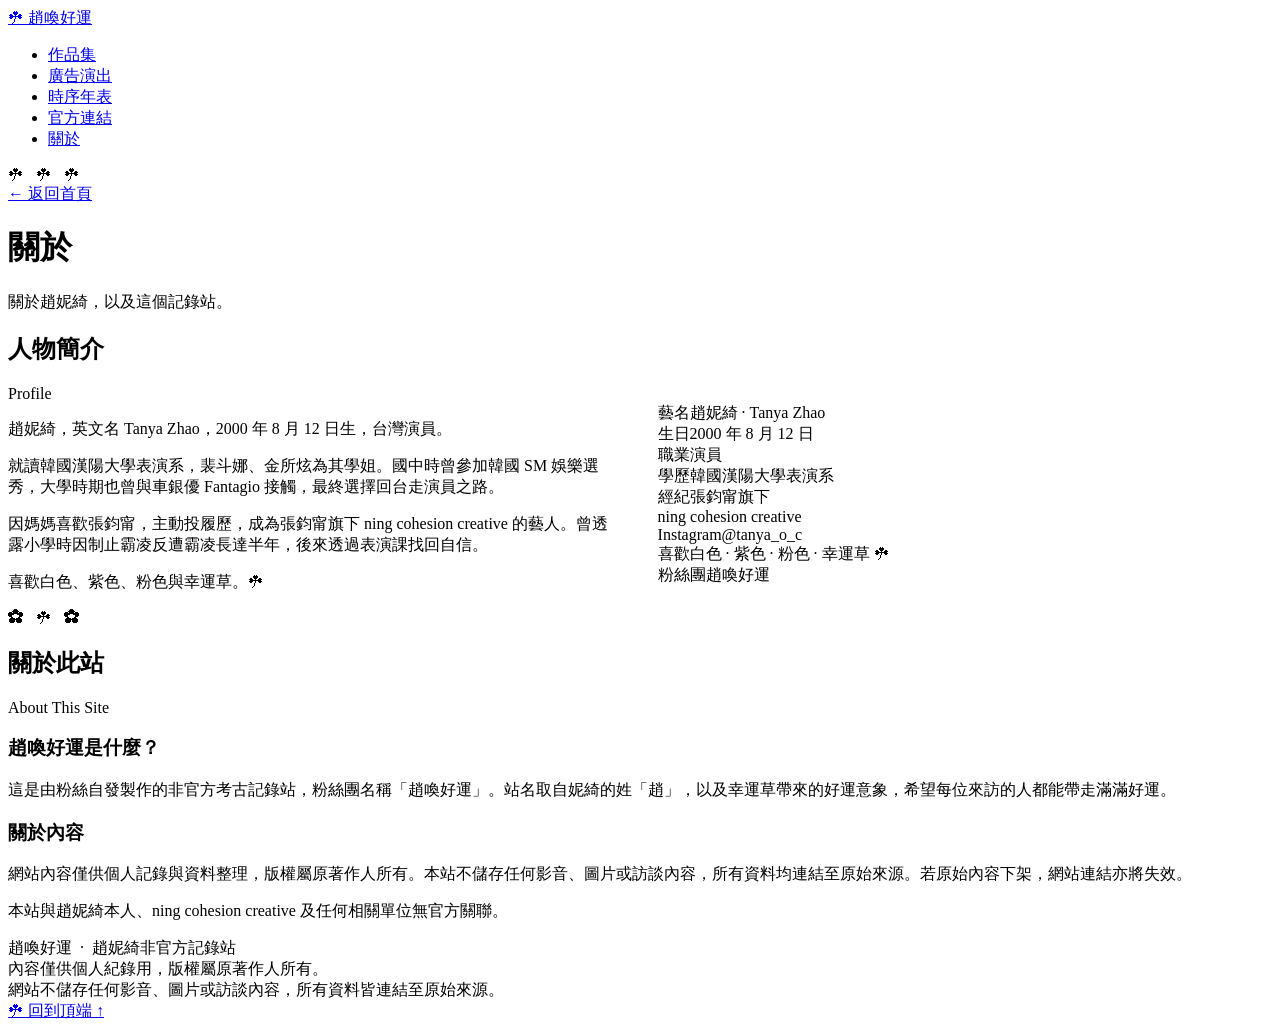
==== about.html @ 62b2b072 "Add files via upload" ====
<!DOCTYPE html>
<html lang="zh-TW">
<head>
  <meta charset="UTF-8">
  <meta name="viewport" content="width=device-width, initial-scale=1.0">
  <title>關於 — 趙喚好運</title>
  <link rel="preconnect" href="https://fonts.googleapis.com">
  <link href="https://fonts.googleapis.com/css2?family=Noto+Sans+TC:wght@400;500;700&display=swap" rel="stylesheet">
  <link rel="stylesheet" href="css/style.css">
  <style>
    .profile-grid { display: grid; grid-template-columns: 1fr 1fr; gap: 2.2rem; }
    @media(max-width:600px){ .profile-grid { grid-template-columns: 1fr; } }
  </style>
</head>
<body>
<nav>
  <div class="nav-inner">
    <a href="index.html" class="nav-logo"><span class="clv">☘</span> 趙喚好運</a>
    <ul class="nav-links">
      <li><a href="works.html">作品集</a></li>
      <li><a href="ads.html">廣告演出</a></li>
      <li><a href="timeline.html">時序年表</a></li>
      <li><a href="links.html">官方連結</a></li>
      <li><a href="about.html" class="active">關於</a></li>
    </ul>
  </div>
</nav>
<div class="page">
  <div class="page-header">
    <div class="clover-row">☘ &nbsp; ☘ &nbsp; ☘</div>
    <a href="index.html" class="back-link">← 返回首頁</a>
    <h1>關於</h1>
    <p>關於趙妮綺，以及這個記錄站。</p>
  </div>

  <div class="section-label">
    <h2>人物簡介</h2>
    <span class="lsub">Profile</span>
  </div>
  <div class="profile-card">
    <div class="profile-grid">
      <div class="profile-text">
        <p>趙妮綺，英文名 Tanya Zhao，2000 年 8 月 12 日生，台灣演員。</p>
        <p>就讀韓國漢陽大學表演系，裴斗娜、金所炫為其學姐。國中時曾參加韓國 SM 娛樂選秀，大學時期也曾與車銀優 Fantagio 接觸，最終選擇回台走演員之路。</p>
        <p>因媽媽喜歡張鈞甯，主動投履歷，成為張鈞甯旗下 ning cohesion creative 的藝人。曾透露小學時因制止霸凌反遭霸凌長達半年，後來透過表演課找回自信。</p>
        <p>喜歡白色、紫色、粉色與幸運草。☘</p>
      </div>
      <div class="info-rows">
        <div class="info-row"><span class="info-k">藝名</span><span class="info-v">趙妮綺 · Tanya Zhao</span></div>
        <div class="info-row"><span class="info-k">生日</span><span class="info-v">2000 年 8 月 12 日</span></div>
        <div class="info-row"><span class="info-k">職業</span><span class="info-v">演員</span></div>
        <div class="info-row"><span class="info-k">學歷</span><span class="info-v">韓國漢陽大學表演系</span></div>
        <div class="info-row"><span class="info-k">經紀</span><span class="info-v">張鈞甯旗下<br>ning cohesion creative</span></div>
        <div class="info-row"><span class="info-k">Instagram</span><span class="info-v">@tanya_o_c</span></div>
        <div class="info-row"><span class="info-k">喜歡</span><span class="info-v">白色 · 紫色 · 粉色 · 幸運草 ☘</span></div>
        <div class="info-row"><span class="info-k">粉絲團</span><span class="info-v">趙喚好運</span></div>
      </div>
    </div>
  </div>

  <div class="petal-div">✿ &nbsp; ☘ &nbsp; ✿</div>

  <div class="section-label">
    <h2>關於此站</h2>
    <span class="lsub">About This Site</span>
  </div>
  <div class="about-site-card">
    <h3>趙喚好運是什麼？</h3>
    <p>這是由粉絲自發製作的非官方考古記錄站，粉絲團名稱「趙喚好運」。站名取自妮綺的姓「趙」，以及幸運草帶來的好運意象，希望每位來訪的人都能帶走滿滿好運。</p>
    <h3>關於內容</h3>
    <p>網站內容僅供個人記錄與資料整理，版權屬原著作人所有。本站不儲存任何影音、圖片或訪談內容，所有資料均連結至原始來源。若原始內容下架，網站連結亦將失效。</p>
    <p>本站與趙妮綺本人、ning cohesion creative 及任何相關單位無官方關聯。</p>
  </div>

  <footer>
    <div>趙喚好運 &nbsp;·&nbsp; 趙妮綺非官方記錄站</div>
    <div>內容僅供個人紀錄用，版權屬原著作人所有。</div>
    <div>網站不儲存任何影音、圖片或訪談內容，所有資料皆連結至原始來源。</div>
    <a href="#" class="back-top">☘ 回到頂端 ↑</a>
  </footer>
</div>
</body>
</html>
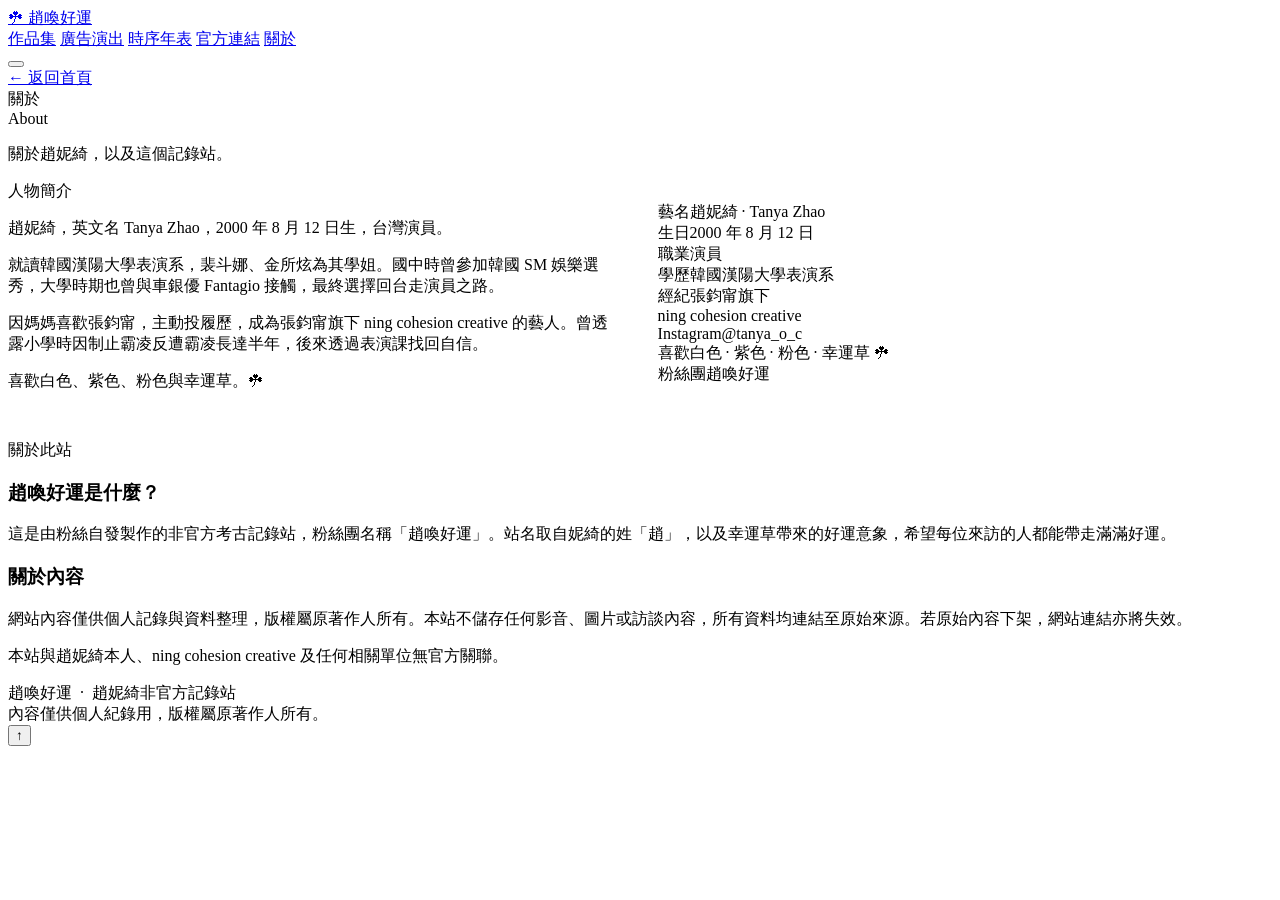
==== commit ea779ad1: "Add files via upload" ====
--- a/about.html
+++ b/about.html
@@ -1,41 +1,45 @@
 <!DOCTYPE html>
 <html lang="zh-TW">
 <head>
-  <meta charset="UTF-8">
-  <meta name="viewport" content="width=device-width, initial-scale=1.0">
+  <meta charset="UTF-8"><meta name="viewport" content="width=device-width, initial-scale=1.0">
   <title>關於 — 趙喚好運</title>
   <link rel="preconnect" href="https://fonts.googleapis.com">
-  <link href="https://fonts.googleapis.com/css2?family=Noto+Sans+TC:wght@400;500;700&display=swap" rel="stylesheet">
+  <link href="https://fonts.googleapis.com/css2?family=Noto+Sans+TC:wght@400;500;700;800&display=swap" rel="stylesheet">
   <link rel="stylesheet" href="css/style.css">
   <style>
-    .profile-grid { display: grid; grid-template-columns: 1fr 1fr; gap: 2.2rem; }
-    @media(max-width:600px){ .profile-grid { grid-template-columns: 1fr; } }
+    .profile-grid { display:grid; grid-template-columns:1fr 1fr; gap:2.2rem; }
+    @media(max-width:600px){ .profile-grid{grid-template-columns:1fr;} }
   </style>
 </head>
 <body>
-<nav>
-  <div class="nav-inner">
-    <a href="index.html" class="nav-logo"><span class="clv">☘</span> 趙喚好運</a>
-    <ul class="nav-links">
-      <li><a href="works.html">作品集</a></li>
-      <li><a href="ads.html">廣告演出</a></li>
-      <li><a href="timeline.html">時序年表</a></li>
-      <li><a href="links.html">官方連結</a></li>
-      <li><a href="about.html" class="active">關於</a></li>
-    </ul>
+<header>
+  <a href="index.html" class="site-title"><span class="clv">☘</span> 趙喚好運</a>
+  <div class="header-right">
+    <nav>
+      <a href="works.html">作品集</a>
+      <a href="ads.html">廣告演出</a>
+      <a href="timeline.html">時序年表</a>
+      <a href="links.html">官方連結</a>
+      <a href="about.html" class="active">關於</a>
+    </nav>
+    <button class="toggle-btn" id="themeToggle" title="切換深色模式" aria-label="切換深色模式"></button>
   </div>
-</nav>
-<div class="page">
-  <div class="page-header">
-    <div class="clover-row">☘ &nbsp; ☘ &nbsp; ☘</div>
-    <a href="index.html" class="back-link">← 返回首頁</a>
-    <h1>關於</h1>
-    <p>關於趙妮綺，以及這個記錄站。</p>
+</header>
+
+<div class="page-hero">
+  <div class="page-hero-inner">
+    <a href="index.html" class="page-hero-back">← 返回首頁</a>
+    <div class="page-hero-title">關於</div>
+    <div class="page-hero-sub">About</div>
+    <div class="page-hero-desc">
+      <p>關於趙妮綺，以及這個記錄站。</p>
+    </div>
   </div>
+</div>
 
-  <div class="section-label">
-    <h2>人物簡介</h2>
-    <span class="lsub">Profile</span>
+<div class="section">
+  <div class="section-header">
+    <div class="section-title">人物簡介</div>
   </div>
   <div class="profile-card">
     <div class="profile-grid">
@@ -58,11 +62,8 @@
     </div>
   </div>
 
-  <div class="petal-div">✿ &nbsp; ☘ &nbsp; ✿</div>
-
-  <div class="section-label">
-    <h2>關於此站</h2>
-    <span class="lsub">About This Site</span>
+  <div class="section-header" style="margin-top:2rem">
+    <div class="section-title">關於此站</div>
   </div>
   <div class="about-site-card">
     <h3>趙喚好運是什麼？</h3>
@@ -71,13 +72,19 @@
     <p>網站內容僅供個人記錄與資料整理，版權屬原著作人所有。本站不儲存任何影音、圖片或訪談內容，所有資料均連結至原始來源。若原始內容下架，網站連結亦將失效。</p>
     <p>本站與趙妮綺本人、ning cohesion creative 及任何相關單位無官方關聯。</p>
   </div>
+</div>
 
-  <footer>
-    <div>趙喚好運 &nbsp;·&nbsp; 趙妮綺非官方記錄站</div>
-    <div>內容僅供個人紀錄用，版權屬原著作人所有。</div>
-    <div>網站不儲存任何影音、圖片或訪談內容，所有資料皆連結至原始來源。</div>
-    <a href="#" class="back-top">☘ 回到頂端 ↑</a>
-  </footer>
-</div>
-</body>
-</html>
+<footer><div class="footer-inner">
+  <div>趙喚好運 &nbsp;·&nbsp; 趙妮綺非官方記錄站</div>
+  <div>內容僅供個人紀錄用，版權屬原著作人所有。</div>
+</div></footer>
+<button class="back-top-fixed" id="backTop" title="回到頂端">↑</button>
+<script>
+  const btn=document.getElementById("themeToggle");
+  if(localStorage.getItem("theme")==="dark")document.documentElement.setAttribute("data-theme","dark");
+  btn.addEventListener("click",()=>{const d=document.documentElement.getAttribute("data-theme")==="dark";document.documentElement.setAttribute("data-theme",d?"light":"dark");localStorage.setItem("theme",d?"light":"dark");});
+  const btt=document.getElementById("backTop");
+  window.addEventListener("scroll",()=>btt.classList.toggle("visible",window.scrollY>300));
+  btt.addEventListener("click",()=>window.scrollTo({top:0,behavior:"smooth"}));
+</script>
+</body></html>
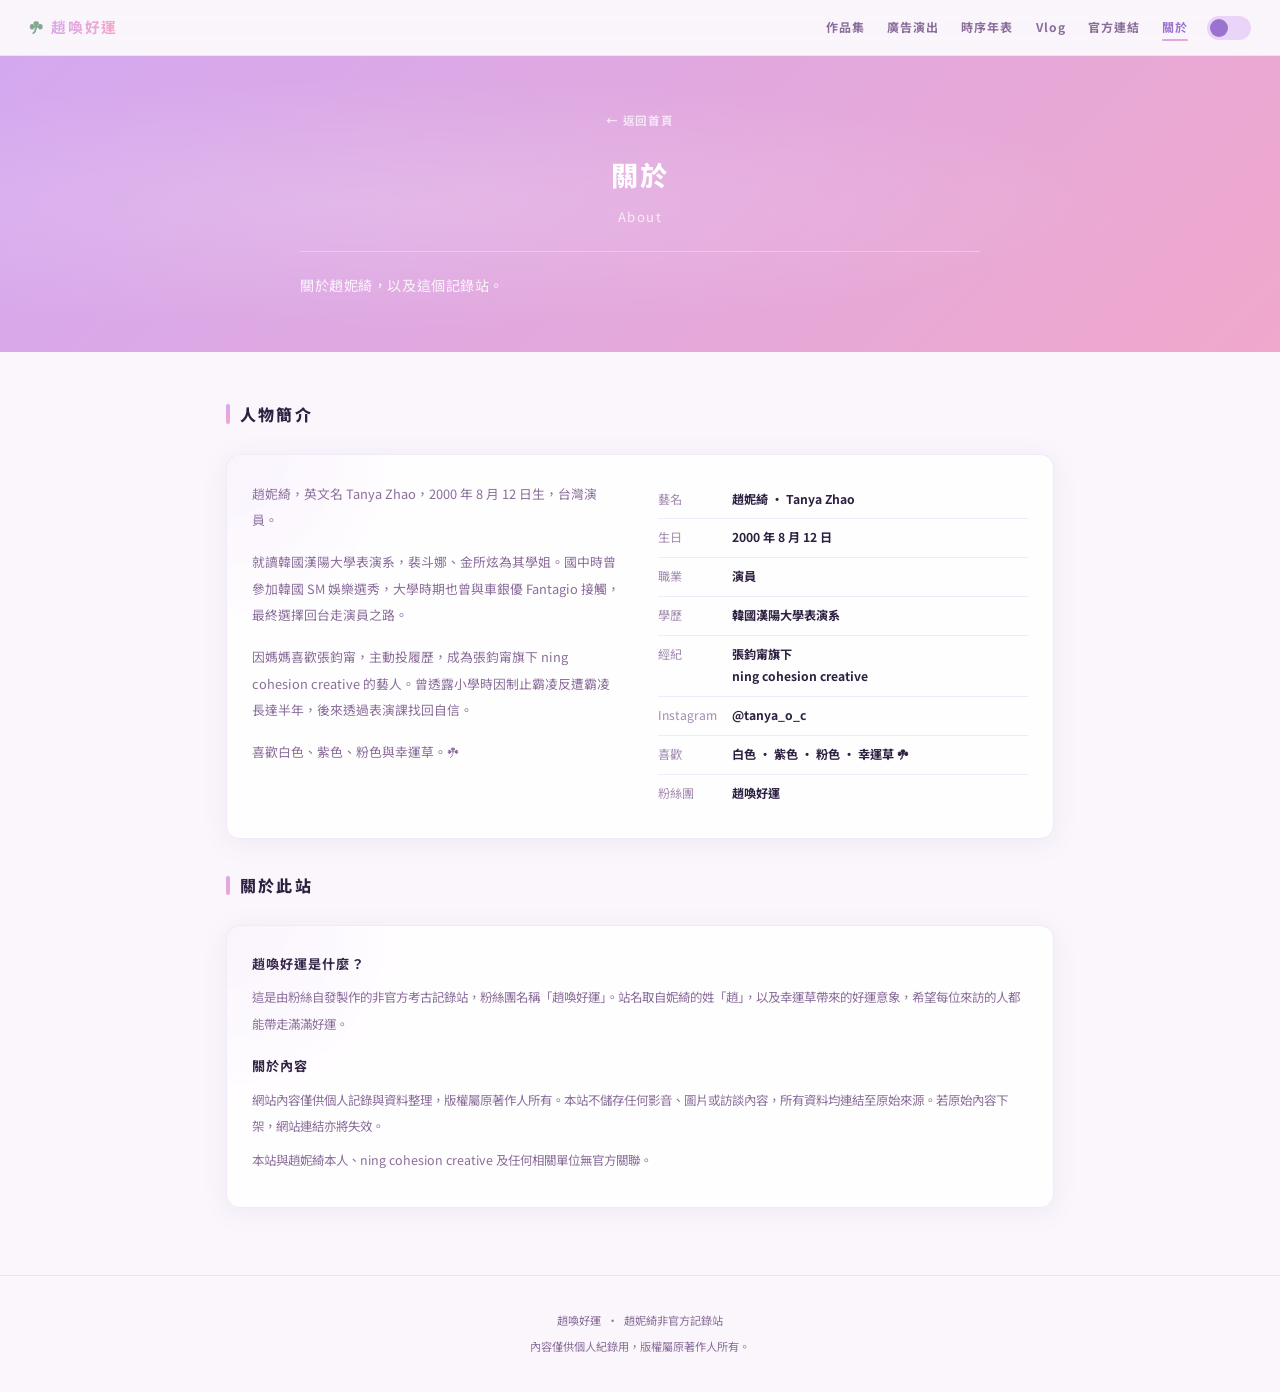
==== commit 4f6b54a0: "Add files via upload" ====
--- a/about.html
+++ b/about.html
@@ -19,6 +19,7 @@
       <a href="works.html">作品集</a>
       <a href="ads.html">廣告演出</a>
       <a href="timeline.html">時序年表</a>
+      <a href="vlog.html">Vlog</a>
       <a href="links.html">官方連結</a>
       <a href="about.html" class="active">關於</a>
     </nav>
--- a/css/style.css
+++ b/css/style.css
@@ -0,0 +1,515 @@
+/* ══════════════════════════════════════════
+   趙喚好運 · Global Stylesheet
+   設計語言：參考 ピピ宇宙手帖 CSS 架構
+   色調：白 · 薰衣草紫 · 玫瑰粉（陽光花園）
+   ══════════════════════════════════════════ */
+
+/* ── Variables ── */
+:root {
+  --grad-start:  #d4a8f0;
+  --grad-end:    #f0a8cc;
+  --accent:      #9b72cf;
+  --accent-soft: #ead4f8;
+  --accent-pink: #e080b0;
+  --bg:          #faf6fb;
+  --bg-card:     rgba(255,255,255,0.88);
+  --bg-card-solid: #ffffff;
+  --text:        #2d2040;
+  --text-muted:  #8a6d9a;
+  --border:      rgba(180,140,220,0.18);
+  --shadow:      0 4px 24px rgba(155,114,207,0.10);
+  --radius:      14px;
+  --radius-sm:   8px;
+  --transition:  0.25s ease;
+  --clover:      #7aac8a;
+  --clover-s:    #eef5f1;
+}
+[data-theme="dark"] {
+  --bg:            #18102e;
+  --bg-card:       rgba(30,18,52,0.88);
+  --bg-card-solid: #1e1234;
+  --text:          #f0e8ff;
+  --text-muted:    #a88ec0;
+  --border:        rgba(200,160,255,0.14);
+  --shadow:        0 4px 24px rgba(0,0,0,0.45);
+  --grad-start:    #8855c0;
+  --grad-end:      #c05588;
+  --accent:        #d0a0f8;
+  --accent-soft:   #3a1d60;
+  --accent-pink:   #f09ac0;
+}
+
+/* ── Reset ── */
+*, *::before, *::after { box-sizing: border-box; margin: 0; padding: 0; }
+html { scroll-behavior: smooth; }
+body {
+  font-family: 'Noto Sans TC', sans-serif;
+  background: var(--bg);
+  color: var(--text);
+  transition: background var(--transition), color var(--transition);
+  line-height: 1.8;
+  font-weight: 400;
+}
+a { color: var(--accent); text-decoration: none; }
+a:hover { text-decoration: underline; }
+
+/* ── Header / Nav ── */
+header {
+  position: sticky; top: 0; z-index: 100;
+  background: rgba(250,246,251,0.90);
+  backdrop-filter: blur(18px);
+  -webkit-backdrop-filter: blur(18px);
+  border-bottom: 1px solid var(--border);
+  padding: 0 1.8rem;
+  height: 56px;
+  display: flex; align-items: center; justify-content: space-between;
+  transition: background var(--transition);
+}
+[data-theme="dark"] header { background: rgba(24,16,46,0.92); }
+
+.site-title {
+  font-size: 0.92rem; font-weight: 700; letter-spacing: 0.12em;
+  background: linear-gradient(90deg, var(--grad-start), var(--grad-end));
+  -webkit-background-clip: text; -webkit-text-fill-color: transparent;
+  background-clip: text;
+  display: flex; align-items: center; gap: 0.35rem;
+  text-decoration: none;
+}
+.site-title .clv { -webkit-text-fill-color: var(--clover); }
+
+.header-right { display: flex; align-items: center; gap: 1.2rem; }
+nav { display: flex; gap: 1.4rem; align-items: center; }
+nav a {
+  font-size: 0.75rem; font-weight: 700; letter-spacing: 0.08em;
+  color: var(--text-muted); transition: color var(--transition);
+  position: relative; padding-bottom: 2px;
+}
+nav a::after {
+  content: '';
+  position: absolute; bottom: -2px; left: 0; right: 0;
+  height: 2px; border-radius: 2px;
+  background: linear-gradient(90deg, var(--grad-start), var(--grad-end));
+  transform: scaleX(0); transform-origin: left;
+  transition: transform var(--transition);
+}
+nav a:hover, nav a.active { color: var(--accent); text-decoration: none; }
+nav a:hover::after, nav a.active::after { transform: scaleX(1); }
+
+/* Dark mode toggle */
+.toggle-btn {
+  background: var(--accent-soft); border: none;
+  border-radius: 20px; width: 44px; height: 24px;
+  cursor: pointer; position: relative;
+  transition: background var(--transition); flex-shrink: 0;
+}
+.toggle-btn::after {
+  content: ''; position: absolute;
+  width: 18px; height: 18px; border-radius: 50%;
+  background: var(--accent); top: 3px; left: 3px;
+  transition: transform var(--transition);
+}
+[data-theme="dark"] .toggle-btn::after { transform: translateX(20px); }
+
+/* ── Page wrapper ── */
+.page { max-width: 880px; margin: 0 auto; padding: 2rem 1.6rem 5rem; }
+.page-wide { max-width: 1160px; margin: 0 auto; padding: 2rem 1.6rem 5rem; }
+
+/* ── Hero (index) ── */
+.hero {
+  background: linear-gradient(135deg, var(--grad-start) 0%, var(--grad-end) 100%);
+  padding: 72px 1.6rem 60px;
+  text-align: center; position: relative; overflow: hidden;
+}
+.hero::before {
+  content: '';
+  position: absolute; inset: 0;
+  background:
+    radial-gradient(ellipse at 25% 40%, rgba(255,255,255,0.20) 0%, transparent 55%),
+    radial-gradient(ellipse at 75% 20%, rgba(255,255,255,0.14) 0%, transparent 45%);
+  pointer-events: none;
+}
+.hero-inner { position: relative; max-width: 640px; margin: 0 auto; }
+.star-deco { font-size: 1.3rem; margin-bottom: 14px; opacity: 0.75; letter-spacing: 8px; }
+.hero h1 {
+  font-size: clamp(2rem, 8vw, 4rem); font-weight: 800;
+  color: #fff; letter-spacing: 0.1em;
+  text-shadow: 0 2px 20px rgba(100,40,160,0.25);
+  margin-bottom: 8px;
+}
+.hero-sub-name {
+  font-size: 0.9rem; color: rgba(255,255,255,0.80);
+  letter-spacing: 0.22em; margin-bottom: 24px; font-weight: 500;
+}
+.hero-bio-box {
+  color: rgba(255,255,255,0.93); font-size: 0.88rem; line-height: 2;
+  background: rgba(255,255,255,0.15); backdrop-filter: blur(8px);
+  border-radius: var(--radius); padding: 1.2rem 1.6rem;
+  display: inline-block; text-align: left;
+  border: 1px solid rgba(255,255,255,0.28); margin-bottom: 2rem;
+}
+.hero-tag {
+  display: inline-block;
+  background: rgba(255,255,255,0.22); border: 1px solid rgba(255,255,255,0.35);
+  color: #fff; font-size: 0.65rem; font-weight: 700; letter-spacing: 0.2em;
+  padding: 0.2rem 0.9rem; border-radius: 100px; margin-bottom: 1.2rem;
+}
+.hero-btns { display: flex; justify-content: center; gap: 0.7rem; flex-wrap: wrap; }
+
+/* ── Page hero (sub-pages) ── */
+.page-hero {
+  background: linear-gradient(135deg, var(--grad-start) 0%, var(--grad-end) 100%);
+  padding: 48px 1.6rem 52px; text-align: center;
+  position: relative; overflow: hidden;
+}
+.page-hero::before {
+  content: '';
+  position: absolute; inset: 0;
+  background: radial-gradient(ellipse at 30% 50%, rgba(255,255,255,0.18) 0%, transparent 60%);
+  pointer-events: none;
+}
+.page-hero-inner { position: relative; max-width: 680px; margin: 0 auto; }
+.page-hero-title {
+  font-size: 1.7rem; font-weight: 800; color: #fff; letter-spacing: 0.08em; margin-bottom: 0.4rem;
+}
+.page-hero-sub { font-size: 0.82rem; color: rgba(255,255,255,0.75); letter-spacing: 0.12em; margin-bottom: 1.4rem; }
+.page-hero-back {
+  display: inline-flex; align-items: center; gap: 0.3rem;
+  font-size: 0.72rem; font-weight: 700; color: rgba(255,255,255,0.7);
+  letter-spacing: 0.08em; margin-bottom: 1.2rem; transition: color var(--transition);
+}
+.page-hero-back:hover { color: #fff; text-decoration: none; }
+.page-hero-desc {
+  display: grid; grid-template-columns: 1fr;
+  text-align: left; margin-top: 1.4rem;
+  border-top: 1px solid rgba(255,255,255,0.30);
+  padding-top: 1.2rem;
+}
+.page-hero-desc p {
+  font-size: 0.88rem; color: rgba(255,255,255,0.88);
+  line-height: 2; letter-spacing: 0.04em;
+}
+
+/* ── Buttons ── */
+.btn {
+  display: inline-block; padding: 0.52rem 1.4rem;
+  font-size: 0.75rem; font-weight: 700; letter-spacing: 0.08em;
+  border-radius: 100px; text-decoration: none;
+  transition: all var(--transition); font-family: inherit; cursor: pointer;
+}
+.btn-primary {
+  background: rgba(255,255,255,0.22); color: #fff;
+  border: 1.5px solid rgba(255,255,255,0.45);
+  backdrop-filter: blur(8px);
+}
+.btn-primary:hover {
+  background: rgba(255,255,255,0.38); text-decoration: none;
+  transform: translateY(-1px);
+}
+.btn-ghost {
+  background: rgba(255,255,255,0.12); color: rgba(255,255,255,0.88);
+  border: 1.5px solid rgba(255,255,255,0.30);
+}
+.btn-ghost:hover {
+  background: rgba(255,255,255,0.22); text-decoration: none;
+}
+
+/* ── Section ── */
+.section { max-width: 880px; margin: 0 auto; padding: 3rem 1.6rem; }
+.section-wide { max-width: 1160px; margin: 0 auto; padding: 3rem 1.6rem; }
+
+.section-header {
+  display: flex; align-items: center; justify-content: space-between;
+  flex-wrap: wrap; gap: 0.9rem; margin-bottom: 1.6rem;
+}
+.section-title {
+  font-size: 1rem; font-weight: 800; letter-spacing: 0.15em;
+  display: flex; align-items: center; gap: 10px;
+}
+.section-title::before {
+  content: ''; display: inline-block; width: 4px; height: 1.2em;
+  background: linear-gradient(to bottom, var(--grad-start), var(--grad-end));
+  border-radius: 4px;
+}
+.view-all-btn {
+  font-size: 0.75rem; font-weight: 700; color: var(--accent);
+  white-space: nowrap; transition: opacity var(--transition);
+  display: flex; align-items: center; gap: 0.2rem;
+}
+.view-all-btn:hover { opacity: 0.7; text-decoration: none; }
+.count-tag { font-size: 0.72rem; color: var(--text-muted); margin-left: 6px; font-weight: 400; }
+
+/* ── Petal divider ── */
+.petal-div {
+  max-width: 880px; margin: 0 auto;
+  height: 1px;
+  background: linear-gradient(90deg, transparent, var(--border), transparent);
+}
+
+/* ── Intro / Note cards ── */
+.intro-card {
+  background: linear-gradient(135deg, rgba(212,168,240,0.12), rgba(240,168,204,0.10));
+  border: 1px solid var(--border);
+  border-radius: var(--radius);
+  padding: 1.6rem 2rem; text-align: center; margin: 1.4rem auto;
+  max-width: 880px;
+}
+.intro-card p { font-size: 0.86rem; color: var(--text-muted); line-height: 2.2; }
+.intro-sign { font-size: 0.64rem; color: var(--text-muted); letter-spacing: 0.18em; margin-top: 0.7rem; opacity: 0.7; }
+
+.note-card {
+  background: linear-gradient(135deg, rgba(212,168,240,0.08), rgba(240,168,204,0.07));
+  border: 1px solid var(--border);
+  border-radius: var(--radius);
+  padding: 1.4rem 1.6rem; text-align: center;
+}
+.note-card p { font-size: 0.76rem; color: var(--text-muted); line-height: 2; }
+
+/* ── Badges ── */
+.badge {
+  font-size: 0.62rem; font-weight: 700;
+  padding: 0.1rem 0.52rem; border-radius: 10px;
+}
+.badge-main   { background: var(--clover-s); color: var(--clover); }
+.badge-sub    { background: rgba(212,168,240,0.25); color: var(--accent); }
+.badge-ad     { background: #fff3e0; color: #c97a2a; }
+[data-theme="dark"] .badge-main  { background: rgba(122,172,138,0.2); color: #90c8a0; }
+[data-theme="dark"] .badge-sub   { background: rgba(155,114,207,0.25); color: var(--accent); }
+[data-theme="dark"] .badge-ad    { background: rgba(200,140,60,0.2); color: #d4a060; }
+
+.year-tag {
+  font-size: 0.62rem; font-weight: 700; letter-spacing: 0.12em;
+  color: var(--accent);
+  background: var(--accent-soft);
+  padding: 0.1rem 0.55rem; border-radius: 10px;
+}
+[data-theme="dark"] .year-tag { background: var(--accent-soft); }
+
+/* ── Work / Ad cards ── */
+.works-list, .ads-list { display: flex; flex-direction: column; gap: 1.1rem; }
+.work-card, .ad-card {
+  background: var(--bg-card);
+  backdrop-filter: blur(12px);
+  border: 1px solid var(--border);
+  border-radius: var(--radius);
+  padding: 1.4rem 1.6rem;
+  box-shadow: var(--shadow);
+  transition: transform var(--transition), box-shadow var(--transition);
+  position: relative; overflow: hidden;
+}
+.work-card::before, .ad-card::before {
+  content: '';
+  position: absolute; top: 0; left: 0; width: 180px; height: 180px;
+  background: radial-gradient(ellipse at top left,
+    rgba(212,168,240,0.14) 0%, transparent 65%);
+  pointer-events: none;
+}
+.work-card:hover, .ad-card:hover {
+  transform: translateY(-3px);
+  box-shadow: 0 8px 32px rgba(155,114,207,0.18);
+}
+.work-card-top, .ad-card-top {
+  display: flex; align-items: center; gap: 0.6rem; margin-bottom: 0.7rem;
+}
+.ad-brand { font-size: 0.68rem; font-weight: 700; color: var(--text-muted); margin-left: auto; }
+.work-title, .ad-title {
+  font-size: 1rem; font-weight: 700; color: var(--text); line-height: 1.45; margin-bottom: 0.3rem;
+}
+.work-role { font-size: 0.75rem; color: var(--text-muted); margin-bottom: 0.8rem; }
+.work-role span { color: var(--accent); font-weight: 700; margin-right: 0.2rem; }
+.work-body {
+  display: grid; grid-template-columns: 1fr 210px; gap: 1.4rem; align-items: start;
+}
+.work-synopsis, .ad-desc { font-size: 0.75rem; color: var(--text-muted); line-height: 1.9; }
+.work-meta { display: flex; flex-direction: column; gap: 0.22rem; }
+.work-meta-row { display: flex; gap: 0.5rem; font-size: 0.68rem; }
+.work-meta-k { font-weight: 700; color: var(--text-muted); width: 44px; flex-shrink: 0; opacity: 0.7; }
+.work-meta-v { color: var(--text-muted); }
+
+/* ── Item links ── */
+.item-links {
+  display: flex; gap: 0.5rem; flex-wrap: wrap;
+  border-top: 1px solid var(--border);
+  padding-top: 0.8rem; margin-top: 0.9rem;
+}
+.item-link {
+  display: inline-flex; align-items: center; gap: 0.3rem;
+  font-size: 0.67rem; font-weight: 700; padding: 0.28rem 0.8rem;
+  border-radius: 100px; text-decoration: none;
+  border: 1.5px solid var(--border); color: var(--accent);
+  background: var(--bg-card-solid); transition: all var(--transition);
+}
+.item-link:hover {
+  background: var(--accent); color: #fff;
+  border-color: var(--accent); text-decoration: none;
+}
+.item-link-pink {
+  color: var(--accent-pink); border-color: rgba(224,128,176,0.3);
+}
+.item-link-pink:hover { background: var(--accent-pink); color: #fff; border-color: var(--accent-pink); }
+.item-link-clover { color: var(--clover); border-color: rgba(122,172,138,0.3); }
+.item-link-clover:hover { background: var(--clover); color: #fff; border-color: var(--clover); }
+
+/* ── Timeline ── */
+.timeline-card {
+  background: var(--bg-card); backdrop-filter: blur(12px);
+  border: 1px solid var(--border); border-radius: var(--radius);
+  box-shadow: var(--shadow); padding: 1.8rem 1.6rem;
+  position: relative; overflow: hidden;
+}
+.timeline-card::before {
+  content: '';
+  position: absolute; top: 0; left: 0; width: 200px; height: 200px;
+  background: radial-gradient(ellipse at top left,
+    rgba(212,168,240,0.12) 0%, transparent 65%);
+  pointer-events: none;
+}
+.tl-list { display: flex; flex-direction: column; }
+.tl-row { display: grid; grid-template-columns: 52px 18px 1fr; gap: 0 1rem; align-items: start; }
+.tl-yr {
+  font-size: 0.62rem; font-weight: 700; color: var(--accent);
+  text-align: right; padding-top: 0.26rem; letter-spacing: 0.06em;
+}
+.tl-spine { display: flex; flex-direction: column; align-items: center; }
+.tl-dot {
+  width: 8px; height: 8px; border-radius: 50%; flex-shrink: 0; margin-top: 0.28rem;
+  background: linear-gradient(135deg, var(--grad-start), var(--grad-end));
+}
+.tl-line { width: 1px; flex: 1; min-height: 28px; background: var(--border); }
+.tl-body { padding-bottom: 1.3rem; }
+.tl-title { font-size: 0.88rem; font-weight: 700; color: var(--text); }
+.tl-detail { font-size: 0.68rem; color: var(--text-muted); margin-top: 0.1rem; line-height: 1.7; }
+.tl-tag {
+  display: inline-block; font-size: 0.58rem; font-weight: 700;
+  padding: 0.06rem 0.45rem; border-radius: 10px; margin-right: 0.3rem; margin-top: 0.3rem;
+}
+.tl-tag-work { background: var(--clover-s); color: var(--clover); }
+.tl-tag-ad   { background: #fff3e0; color: #c97a2a; }
+[data-theme="dark"] .tl-tag-work { background: rgba(122,172,138,0.18); color: #90c8a0; }
+[data-theme="dark"] .tl-tag-ad   { background: rgba(200,140,60,0.18); color: #d4a060; }
+
+/* ── Link cards (links page) ── */
+.link-grid-preview {
+  display: grid; grid-template-columns: repeat(3,1fr); gap: 1rem;
+}
+.link-card-full, .link-card-preview {
+  background: var(--bg-card); backdrop-filter: blur(12px);
+  border: 1px solid var(--border); border-radius: var(--radius);
+  box-shadow: var(--shadow); padding: 1.1rem 1.3rem;
+  display: flex; align-items: center; gap: 1rem;
+  text-decoration: none; color: inherit;
+  transition: transform var(--transition), box-shadow var(--transition);
+  position: relative; overflow: hidden;
+}
+.link-card-full::before, .link-card-preview::before {
+  content: '';
+  position: absolute; top: 0; left: 0; width: 120px; height: 120px;
+  background: radial-gradient(ellipse at top left, rgba(212,168,240,0.12) 0%, transparent 65%);
+  pointer-events: none;
+}
+.link-card-full:hover, .link-card-preview:hover {
+  transform: translateY(-2px);
+  box-shadow: 0 8px 32px rgba(155,114,207,0.18);
+  text-decoration: none;
+}
+.link-icon {
+  width: 40px; height: 40px; border-radius: 10px; flex-shrink: 0;
+  background: linear-gradient(135deg, rgba(212,168,240,0.25), rgba(240,168,204,0.20));
+  display: flex; align-items: center; justify-content: center; font-size: 1.1rem;
+}
+.link-main { flex: 1; }
+.link-label { font-size: 0.84rem; font-weight: 700; color: var(--text); }
+.link-handle { font-size: 0.72rem; color: var(--accent); margin-top: 0.04rem; }
+.link-sub { font-size: 0.65rem; color: var(--text-muted); margin-top: 0.04rem; }
+.link-arr { color: var(--text-muted); font-size: 0.75rem; flex-shrink: 0; }
+
+.group-label {
+  font-size: 0.68rem; font-weight: 700; letter-spacing: 0.22em;
+  color: var(--text-muted); margin: 1.6rem 0 0.7rem; padding-left: 0.2rem;
+}
+.link-list { display: flex; flex-direction: column; gap: 0.9rem; margin-bottom: 1.4rem; }
+
+/* ── About / Profile ── */
+.profile-card, .about-site-card {
+  background: var(--bg-card); backdrop-filter: blur(12px);
+  border: 1px solid var(--border); border-radius: var(--radius);
+  box-shadow: var(--shadow); padding: 1.6rem 1.6rem;
+  margin-bottom: 1.2rem;
+  position: relative; overflow: hidden;
+}
+.profile-card::before, .about-site-card::before {
+  content: '';
+  position: absolute; top: 0; left: 0; width: 200px; height: 200px;
+  background: radial-gradient(ellipse at top left, rgba(212,168,240,0.12) 0%, transparent 65%);
+  pointer-events: none;
+}
+.profile-grid { display: grid; grid-template-columns: 1fr 1fr; gap: 2.2rem; }
+.profile-text p { font-size: 0.8rem; color: var(--text-muted); line-height: 2.1; margin-bottom: 0.9rem; }
+.info-rows { display: flex; flex-direction: column; }
+.info-row {
+  display: flex; gap: 0.8rem; padding: 0.5rem 0;
+  border-bottom: 1px solid var(--border); font-size: 0.76rem;
+}
+.info-row:last-child { border-bottom: none; }
+.info-k { color: var(--text-muted); width: 62px; flex-shrink: 0; opacity: 0.8; }
+.info-v { font-weight: 700; color: var(--text); }
+.about-site-card h3 {
+  font-size: 0.82rem; font-weight: 700; color: var(--text);
+  letter-spacing: 0.08em; margin-bottom: 0.55rem; margin-top: 1.1rem;
+}
+.about-site-card h3:first-child { margin-top: 0; }
+.about-site-card p { font-size: 0.78rem; color: var(--text-muted); line-height: 2.1; margin-bottom: 0.5rem; }
+
+/* ── Section divider line ── */
+.section-divider {
+  height: 1px;
+  background: linear-gradient(90deg, transparent, var(--border), transparent);
+  max-width: 880px; margin: 0 auto;
+}
+
+/* ── Back to top (fixed) ── */
+.back-top-fixed {
+  position: fixed; bottom: 28px; right: 28px;
+  width: 42px; height: 42px; border-radius: 50%;
+  background: linear-gradient(135deg, var(--grad-start), var(--grad-end));
+  color: #fff; border: none; cursor: pointer;
+  font-size: 1rem; font-weight: 700;
+  box-shadow: 0 4px 16px rgba(155,114,207,0.35);
+  transition: all var(--transition);
+  opacity: 0; pointer-events: none; z-index: 99;
+  display: flex; align-items: center; justify-content: center;
+}
+.back-top-fixed.visible { opacity: 1; pointer-events: auto; }
+.back-top-fixed:hover { transform: translateY(-2px); box-shadow: 0 6px 22px rgba(155,114,207,0.45); }
+
+/* ── Footer ── */
+footer {
+  text-align: center; padding: 2rem 1.6rem;
+  color: var(--text-muted); font-size: 0.7rem;
+  border-top: 1px solid var(--border);
+  line-height: 2.3;
+}
+footer a { color: var(--accent); }
+.footer-inner { max-width: 880px; margin: 0 auto; }
+
+/* ── Empty state ── */
+.empty-state {
+  text-align: center; color: var(--text-muted);
+  padding: 3rem; font-size: 0.9rem;
+}
+.empty-state .emoji { font-size: 2.2rem; margin-bottom: 0.8rem; }
+
+/* ── Responsive ── */
+@media(max-width: 768px) {
+  nav { gap: 1rem; }
+  nav a { font-size: 0.68rem; }
+  .hero { padding: 52px 1.2rem 44px; }
+  .work-body { grid-template-columns: 1fr; }
+  .profile-grid { grid-template-columns: 1fr; gap: 1.6rem; }
+  .link-grid-preview { grid-template-columns: 1fr 1fr; }
+}
+@media(max-width: 480px) {
+  header { padding: 0 1rem; }
+  .page, .page-wide { padding: 1.2rem 1rem 4rem; }
+  .section, .section-wide { padding: 2.2rem 1rem; }
+  .link-grid-preview { grid-template-columns: 1fr; }
+}
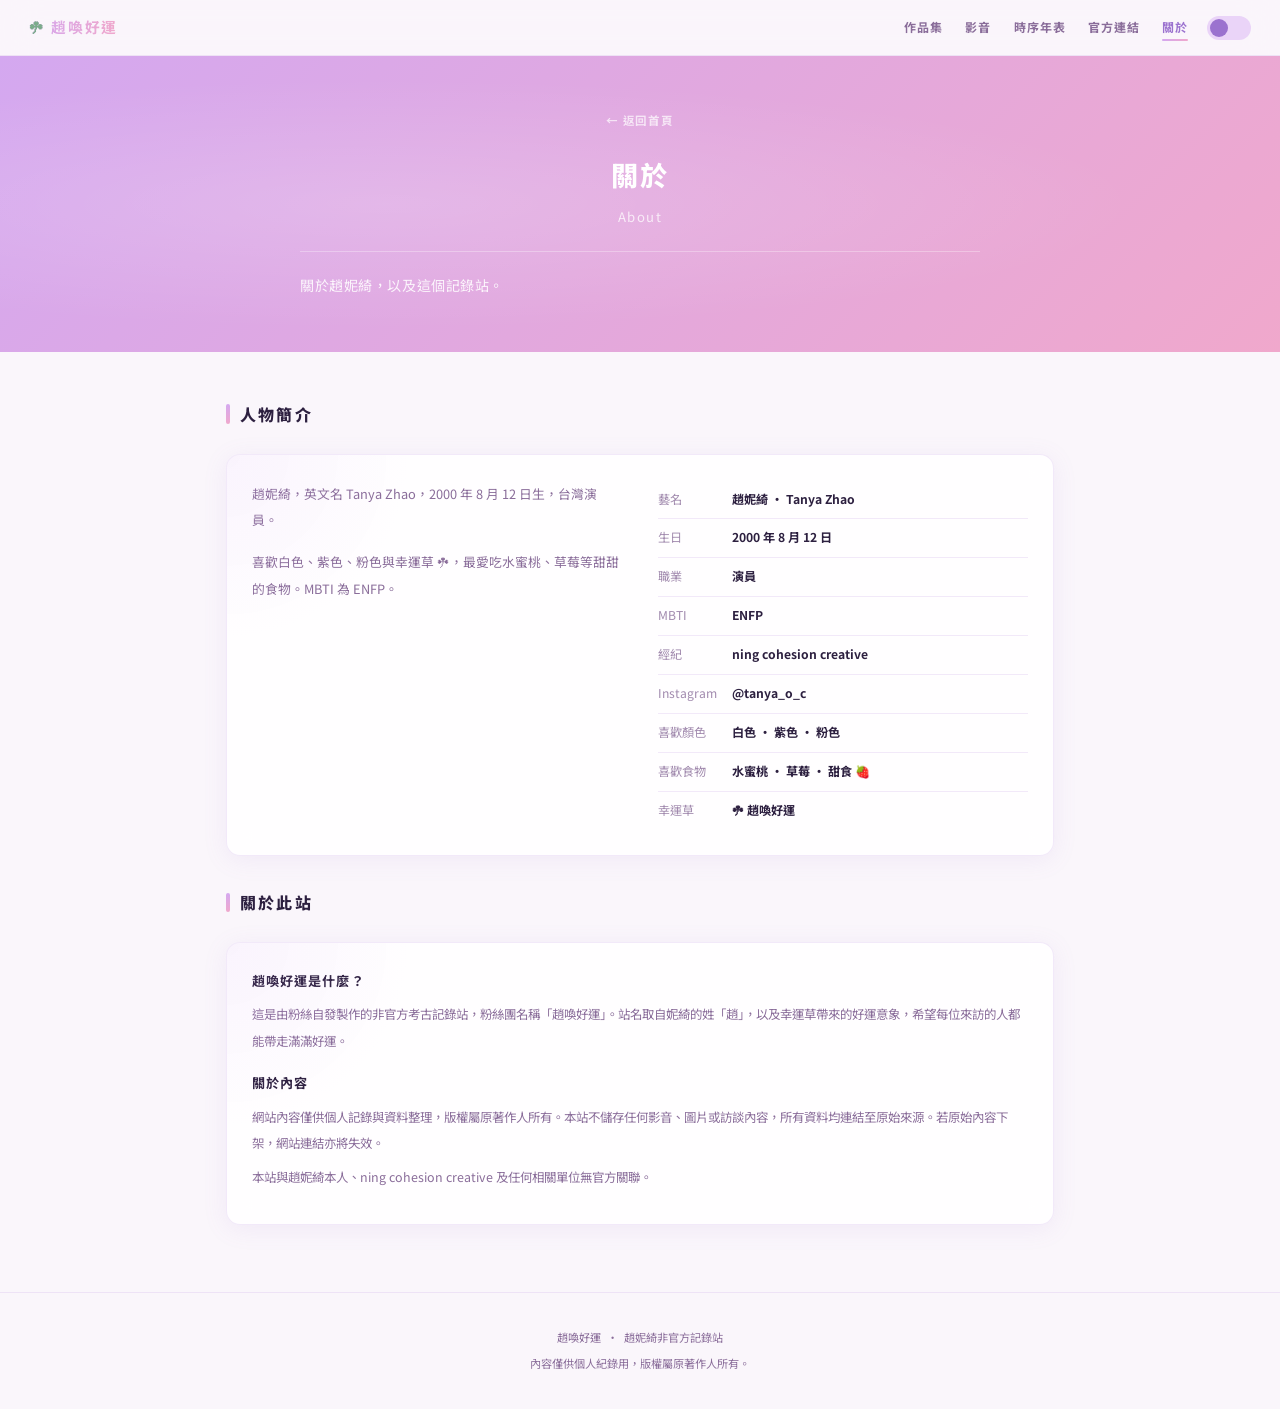
==== commit b19a16fc: "Add files via upload" ====
--- a/about.html
+++ b/about.html
@@ -17,9 +17,8 @@
   <div class="header-right">
     <nav>
       <a href="works.html">作品集</a>
-      <a href="ads.html">廣告演出</a>
+      <a href="media.html">影音</a>
       <a href="timeline.html">時序年表</a>
-      <a href="vlog.html">Vlog</a>
       <a href="links.html">官方連結</a>
       <a href="about.html" class="active">關於</a>
     </nav>
@@ -46,19 +45,18 @@
     <div class="profile-grid">
       <div class="profile-text">
         <p>趙妮綺，英文名 Tanya Zhao，2000 年 8 月 12 日生，台灣演員。</p>
-        <p>就讀韓國漢陽大學表演系，裴斗娜、金所炫為其學姐。國中時曾參加韓國 SM 娛樂選秀，大學時期也曾與車銀優 Fantagio 接觸，最終選擇回台走演員之路。</p>
-        <p>因媽媽喜歡張鈞甯，主動投履歷，成為張鈞甯旗下 ning cohesion creative 的藝人。曾透露小學時因制止霸凌反遭霸凌長達半年，後來透過表演課找回自信。</p>
-        <p>喜歡白色、紫色、粉色與幸運草。☘</p>
+        <p>喜歡白色、紫色、粉色與幸運草 ☘，最愛吃水蜜桃、草莓等甜甜的食物。MBTI 為 ENFP。</p>
       </div>
       <div class="info-rows">
         <div class="info-row"><span class="info-k">藝名</span><span class="info-v">趙妮綺 · Tanya Zhao</span></div>
         <div class="info-row"><span class="info-k">生日</span><span class="info-v">2000 年 8 月 12 日</span></div>
         <div class="info-row"><span class="info-k">職業</span><span class="info-v">演員</span></div>
-        <div class="info-row"><span class="info-k">學歷</span><span class="info-v">韓國漢陽大學表演系</span></div>
-        <div class="info-row"><span class="info-k">經紀</span><span class="info-v">張鈞甯旗下<br>ning cohesion creative</span></div>
+        <div class="info-row"><span class="info-k">MBTI</span><span class="info-v">ENFP</span></div>
+        <div class="info-row"><span class="info-k">經紀</span><span class="info-v">ning cohesion creative</span></div>
         <div class="info-row"><span class="info-k">Instagram</span><span class="info-v">@tanya_o_c</span></div>
-        <div class="info-row"><span class="info-k">喜歡</span><span class="info-v">白色 · 紫色 · 粉色 · 幸運草 ☘</span></div>
-        <div class="info-row"><span class="info-k">粉絲團</span><span class="info-v">趙喚好運</span></div>
+        <div class="info-row"><span class="info-k">喜歡顏色</span><span class="info-v">白色 · 紫色 · 粉色</span></div>
+        <div class="info-row"><span class="info-k">喜歡食物</span><span class="info-v">水蜜桃 · 草莓 · 甜食 🍓</span></div>
+        <div class="info-row"><span class="info-k">幸運草</span><span class="info-v">☘ 趙喚好運</span></div>
       </div>
     </div>
   </div>
--- a/css/style.css
+++ b/css/style.css
@@ -513,3 +513,102 @@
   .section, .section-wide { padding: 2.2rem 1rem; }
   .link-grid-preview { grid-template-columns: 1fr; }
 }
+
+/* ══════════════════════════════════════════
+   影音卡片 — 點擊縮圖載入播放器
+   ══════════════════════════════════════════ */
+.yt-grid {
+  display: grid;
+  grid-template-columns: repeat(auto-fill, minmax(300px, 1fr));
+  gap: 1.2rem;
+}
+.yt-card {
+  background: var(--bg-card);
+  backdrop-filter: blur(12px);
+  border: 1px solid var(--border);
+  border-radius: var(--radius);
+  overflow: hidden;
+  box-shadow: var(--shadow);
+  transition: transform var(--transition), box-shadow var(--transition);
+}
+.yt-card:hover {
+  transform: translateY(-3px);
+  box-shadow: 0 8px 32px rgba(155,114,207,0.22);
+}
+/* 縮圖容器 */
+.yt-embed-wrap {
+  position: relative;
+  width: 100%;
+  aspect-ratio: 16 / 9;
+  background: #1a1020;
+  overflow: hidden;
+  cursor: pointer;
+}
+/* 縮圖圖片 */
+.yt-poster {
+  position: absolute; inset: 0;
+  width: 100%; height: 100%;
+  object-fit: cover;
+  transition: transform 0.3s ease;
+  display: block;
+}
+.yt-embed-wrap:hover .yt-poster {
+  transform: scale(1.03);
+}
+/* 播放按鈕 — 半透明白色三角，參考站風格 */
+.yt-play-overlay {
+  position: absolute; inset: 0;
+  display: flex; align-items: center; justify-content: center;
+  background: rgba(0,0,0,0.08);
+  border: none; cursor: pointer; padding: 0;
+  transition: background 0.22s;
+}
+.yt-embed-wrap:hover .yt-play-overlay {
+  background: rgba(0,0,0,0.18);
+}
+.yt-play-icon {
+  width: 56px; height: 56px;
+  border-radius: 50%;
+  background: rgba(255,255,255,0.88);
+  display: flex; align-items: center; justify-content: center;
+  box-shadow: 0 2px 16px rgba(0,0,0,0.25);
+  transition: transform 0.22s, background 0.22s;
+  flex-shrink: 0;
+}
+.yt-play-icon svg {
+  width: 22px; height: 22px;
+  margin-left: 4px;
+  fill: #2d2040;
+}
+.yt-embed-wrap:hover .yt-play-icon {
+  transform: scale(1.1);
+  background: rgba(255,255,255,1);
+}
+/* iframe 載入後 */
+.yt-embed-wrap iframe {
+  position: absolute; inset: 0;
+  width: 100%; height: 100%;
+  border: none;
+}
+/* 卡片資訊區 */
+.yt-info {
+  padding: 1rem 1.1rem 1.1rem;
+}
+.yt-badge-row {
+  display: flex; gap: 0.45rem; align-items: center; margin-bottom: 0.5rem;
+}
+.yt-title {
+  font-weight: 700; font-size: 0.95rem;
+  color: var(--text); line-height: 1.4; margin-bottom: 0.25rem;
+}
+.yt-sub {
+  font-size: 0.8rem; color: var(--accent); font-weight: 500; margin-bottom: 0.2rem;
+}
+.yt-date {
+  font-size: 0.72rem; color: var(--text-muted); margin-top: 0.2rem;
+}
+
+@media(max-width:600px){
+  .yt-grid { grid-template-columns: 1fr; }
+  .yt-play-icon { width: 46px; height: 46px; }
+}
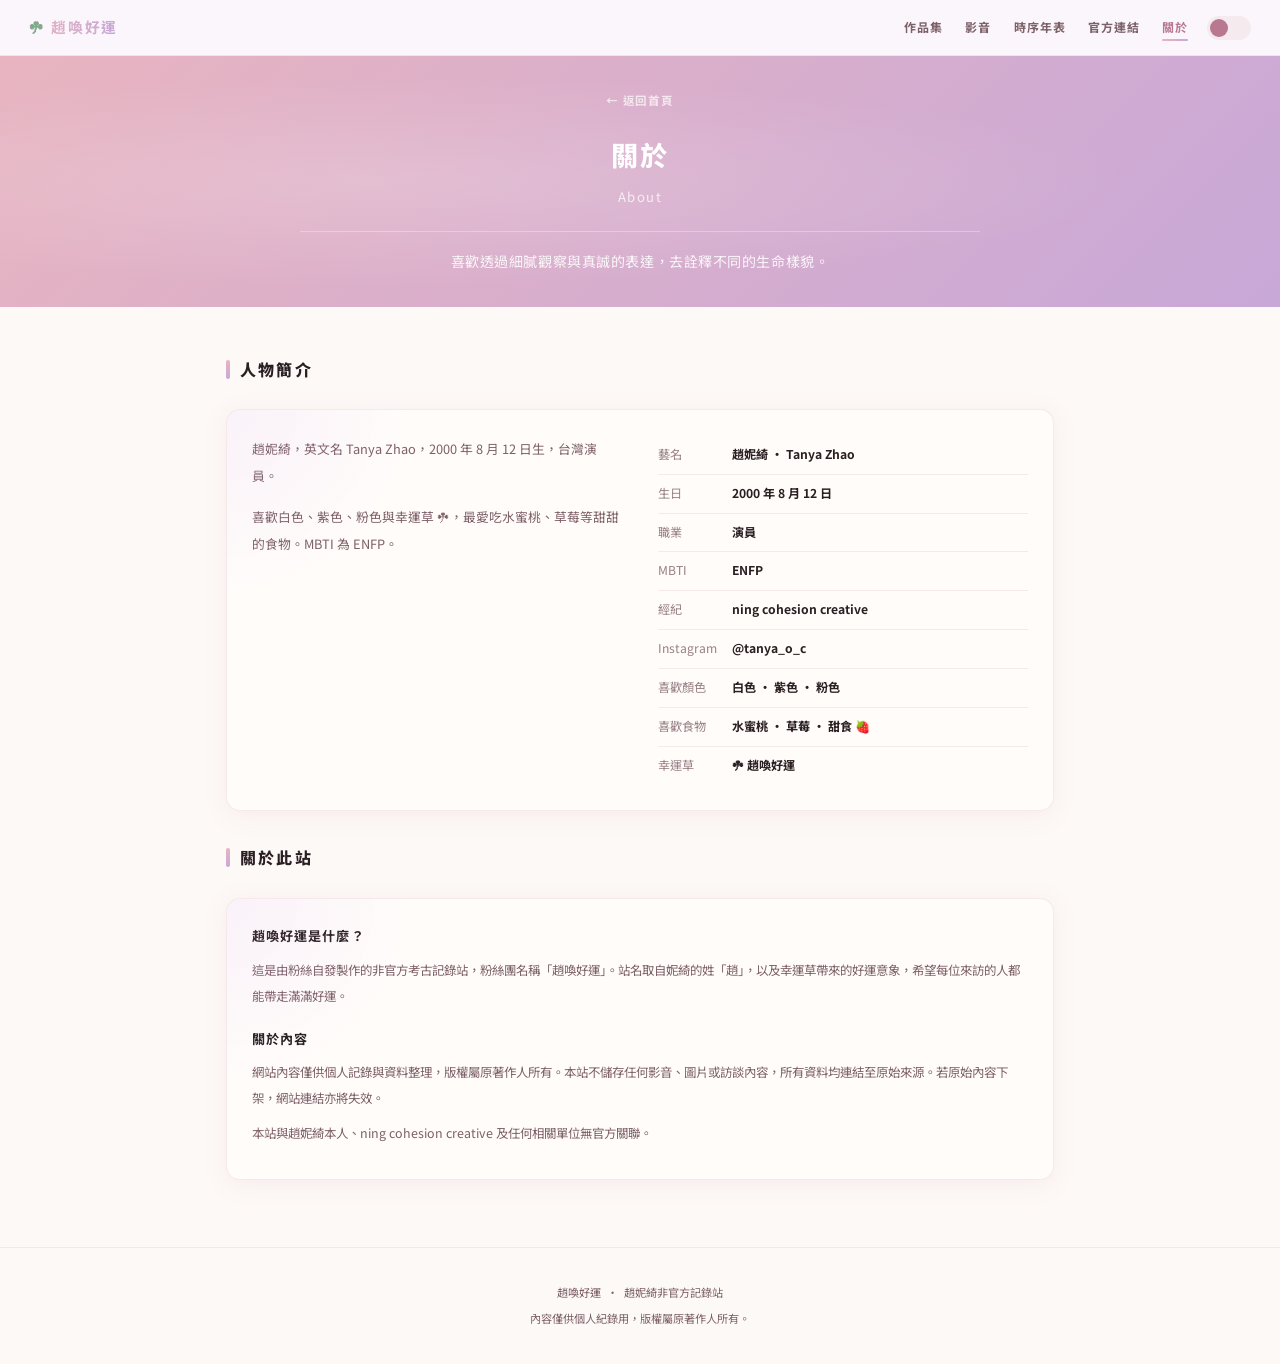
==== commit 6da183e6: "Add files via upload" ====
--- a/about.html
+++ b/about.html
@@ -32,7 +32,7 @@
     <div class="page-hero-title">關於</div>
     <div class="page-hero-sub">About</div>
     <div class="page-hero-desc">
-      <p>關於趙妮綺，以及這個記錄站。</p>
+      <p>喜歡透過細膩觀察與真誠的表達，去詮釋不同的生命樣貌。</p>
     </div>
   </div>
 </div>
--- a/css/style.css
+++ b/css/style.css
@@ -1,42 +1,41 @@
 /* ══════════════════════════════════════════
    趙喚好運 · Global Stylesheet
-   設計語言：參考 ピピ宇宙手帖 CSS 架構
-   色調：白 · 薰衣草紫 · 玫瑰粉（陽光花園）
+   色調：奶白 · 裸玫瑰 · 薰衣草（輕奢文藝）
    ══════════════════════════════════════════ */
 
 /* ── Variables ── */
 :root {
-  --grad-start:  #d4a8f0;
-  --grad-end:    #f0a8cc;
-  --accent:      #9b72cf;
-  --accent-soft: #ead4f8;
-  --accent-pink: #e080b0;
-  --bg:          #faf6fb;
-  --bg-card:     rgba(255,255,255,0.88);
-  --bg-card-solid: #ffffff;
-  --text:        #2d2040;
-  --text-muted:  #8a6d9a;
-  --border:      rgba(180,140,220,0.18);
-  --shadow:      0 4px 24px rgba(155,114,207,0.10);
-  --radius:      14px;
-  --radius-sm:   8px;
-  --transition:  0.25s ease;
-  --clover:      #7aac8a;
-  --clover-s:    #eef5f1;
+  --grad-start:    #e8b4c0;   /* 裸玫瑰 */
+  --grad-end:      #c8a8d8;   /* 薰衣草 */
+  --accent:        #b87890;   /* 玫瑰主色 */
+  --accent-soft:   #f5eaed;   /* 淡玫瑰底 */
+  --accent-pink:   #d4909c;   /* 深玫瑰 */
+  --bg:            #fdf9f7;   /* 奶白底 */
+  --bg-card:       rgba(255,252,250,0.92);
+  --bg-card-solid: #fffcfa;
+  --text:          #2a1f22;   /* 深暖棕黑 */
+  --text-muted:    #7d6068;
+  --border:        rgba(184,120,144,0.14);
+  --shadow:        0 4px 24px rgba(184,120,144,0.10);
+  --radius:        14px;
+  --radius-sm:     8px;
+  --transition:    0.25s ease;
+  --clover:        #7aac8a;
+  --clover-s:      #eef5f1;
 }
 [data-theme="dark"] {
-  --bg:            #18102e;
-  --bg-card:       rgba(30,18,52,0.88);
-  --bg-card-solid: #1e1234;
-  --text:          #f0e8ff;
-  --text-muted:    #a88ec0;
-  --border:        rgba(200,160,255,0.14);
+  --bg:            #1c1318;
+  --bg-card:       rgba(32,20,24,0.90);
+  --bg-card-solid: #201418;
+  --text:          #f5ecea;
+  --text-muted:    #c09098;
+  --border:        rgba(220,160,176,0.14);
   --shadow:        0 4px 24px rgba(0,0,0,0.45);
-  --grad-start:    #8855c0;
-  --grad-end:      #c05588;
-  --accent:        #d0a0f8;
-  --accent-soft:   #3a1d60;
-  --accent-pink:   #f09ac0;
+  --grad-start:    #c07888;
+  --grad-end:      #9878b8;
+  --accent:        #e0a0b4;
+  --accent-soft:   #3a1c24;
+  --accent-pink:   #e8a0b0;
 }
 
 /* ── Reset ── */
@@ -158,7 +157,7 @@
 /* ── Page hero (sub-pages) ── */
 .page-hero {
   background: linear-gradient(135deg, var(--grad-start) 0%, var(--grad-end) 100%);
-  padding: 48px 1.6rem 52px; text-align: center;
+  padding: 28px 1.6rem 32px; text-align: center;
   position: relative; overflow: hidden;
 }
 .page-hero::before {
@@ -180,9 +179,9 @@
 .page-hero-back:hover { color: #fff; text-decoration: none; }
 .page-hero-desc {
   display: grid; grid-template-columns: 1fr;
-  text-align: left; margin-top: 1.4rem;
+  text-align: center; margin-top: 1rem;
   border-top: 1px solid rgba(255,255,255,0.30);
-  padding-top: 1.2rem;
+  padding-top: 0.9rem;
 }
 .page-hero-desc p {
   font-size: 0.88rem; color: rgba(255,255,255,0.88);
@@ -415,7 +414,9 @@
   width: 40px; height: 40px; border-radius: 10px; flex-shrink: 0;
   background: linear-gradient(135deg, rgba(212,168,240,0.25), rgba(240,168,204,0.20));
   display: flex; align-items: center; justify-content: center; font-size: 1.1rem;
-}
+  overflow: hidden;
+}
+.link-icon svg { display: block; flex-shrink: 0; }
 .link-main { flex: 1; }
 .link-label { font-size: 0.84rem; font-weight: 700; color: var(--text); }
 .link-handle { font-size: 0.72rem; color: var(--accent); margin-top: 0.04rem; }
@@ -491,7 +492,41 @@
 footer a { color: var(--accent); }
 .footer-inner { max-width: 880px; margin: 0 auto; }
 
-/* ── Empty state ── */
+/* ── News cards (horizontal scroll) ── */
+.news-card-h {
+  flex: 0 0 260px;
+  scroll-snap-align: start;
+  background: var(--bg-card);
+  backdrop-filter: blur(12px);
+  border: 1px solid var(--border);
+  border-radius: var(--radius);
+  box-shadow: var(--shadow);
+  padding: 1.3rem 1.4rem;
+  display: flex; flex-direction: column; gap: 0.5rem;
+  transition: transform var(--transition), box-shadow var(--transition);
+}
+.news-card-h:hover {
+  transform: translateY(-2px);
+  box-shadow: 0 8px 28px rgba(184,120,144,0.16);
+}
+.news-source {
+  font-size: 0.68rem; font-weight: 700;
+  color: var(--accent); letter-spacing: 0.08em;
+}
+.news-title {
+  font-size: 0.88rem; font-weight: 700;
+  color: var(--text); line-height: 1.5; flex: 1;
+}
+.news-date {
+  font-size: 0.68rem; color: var(--text-muted);
+}
+.news-link {
+  display: inline-block; margin-top: 0.4rem;
+  font-size: 0.72rem; font-weight: 700;
+  color: var(--accent); text-decoration: none;
+  transition: opacity var(--transition);
+}
+.news-link:hover { opacity: 0.7; text-decoration: none; }
 .empty-state {
   text-align: center; color: var(--text-muted);
   padding: 3rem; font-size: 0.9rem;
